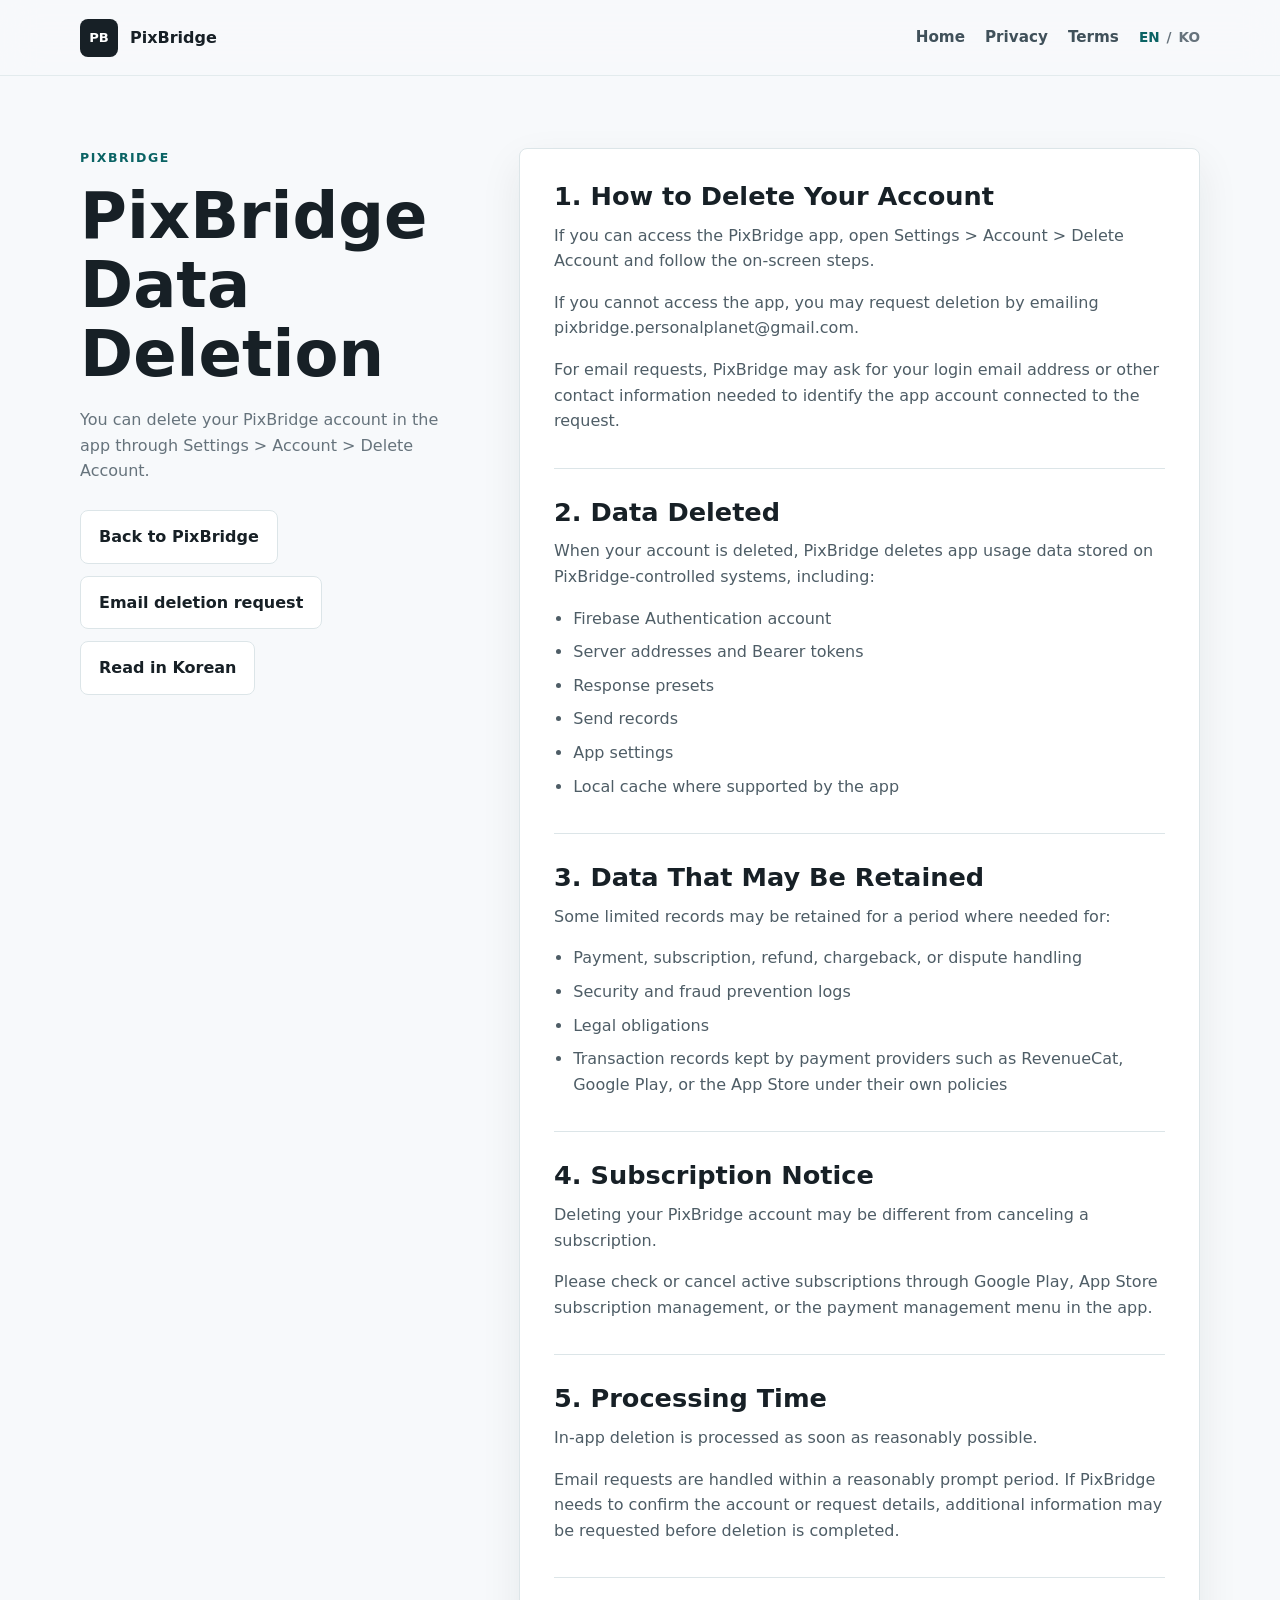
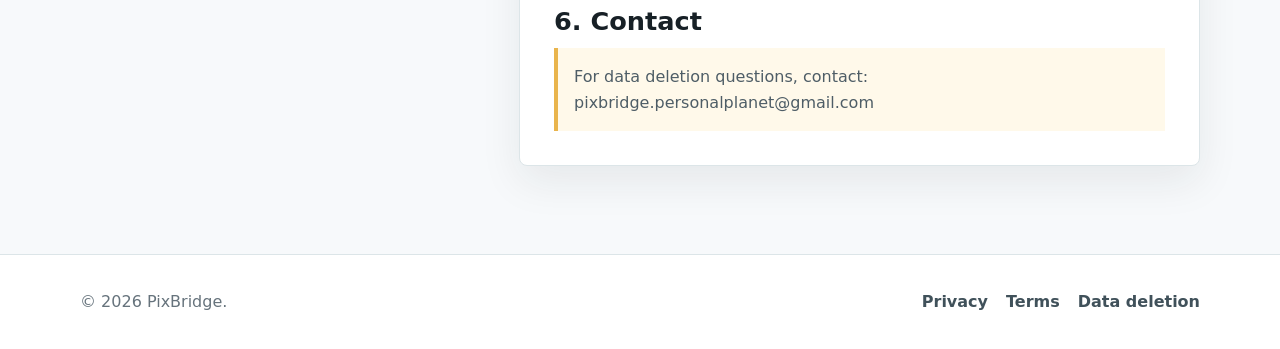
==== data-deletion/index.html @ 0e2a036d "update to practical page and add data delete page" ====
<!doctype html>
<html lang="en">
  <head>
    <meta charset="utf-8">
    <meta name="viewport" content="width=device-width, initial-scale=1">
    <title>PixBridge Data Deletion</title>
    <meta
      name="description"
      content="How to delete a PixBridge account and request deletion of PixBridge app data."
    >
    <link rel="canonical" href="https://pixbridge-app.github.io/landing/data-deletion/">
    <link rel="alternate" hreflang="en" href="https://pixbridge-app.github.io/landing/data-deletion/">
    <link rel="alternate" hreflang="ko" href="https://pixbridge-app.github.io/landing/ko/data-deletion/">
    <meta property="og:type" content="website">
    <meta property="og:site_name" content="PixBridge">
    <meta property="og:title" content="PixBridge Data Deletion">
    <meta
      property="og:description"
      content="Instructions for deleting a PixBridge account and requesting deletion of app data."
    >
    <meta property="og:url" content="https://pixbridge-app.github.io/landing/data-deletion/">
    <meta property="og:locale" content="en_US">
    <meta property="og:locale:alternate" content="ko_KR">
    <meta name="twitter:card" content="summary">
    <meta name="twitter:title" content="PixBridge Data Deletion">
    <meta
      name="twitter:description"
      content="How to delete a PixBridge account and request deletion of app data."
    >
    <link rel="stylesheet" href="../style.css">
  </head>
  <body>
    <header class="site-header">
      <a class="brand" href="../" aria-label="PixBridge home">
        <span class="brand-mark" aria-hidden="true">PB</span>
        <span>PixBridge</span>
      </a>
      <nav class="document-nav" aria-label="Document navigation">
        <a href="../">Home</a>
        <a href="../privacy/">Privacy</a>
        <a href="../terms/">Terms</a>
        <span class="language-switch" aria-label="Language switch">
          <a aria-current="page" href="./">EN</a>
          <span aria-hidden="true">/</span>
          <a href="../ko/data-deletion/">KO</a>
        </span>
      </nav>
    </header>

    <main class="document-main">
      <div class="container document-layout">
        <aside class="document-hero">
          <p class="eyebrow">PixBridge</p>
          <h1>PixBridge Data Deletion</h1>
          <p>
            You can delete your PixBridge account in the app through Settings &gt; Account &gt; Delete Account.
          </p>
          <div class="document-actions">
            <a class="button secondary" href="../">Back to PixBridge</a>
            <a class="button secondary" href="mailto:pixbridge.personalplanet@gmail.com?subject=PixBridge%20Data%20Deletion%20Request">Email deletion request</a>
            <a class="button secondary" href="../ko/data-deletion/">Read in Korean</a>
          </div>
        </aside>

        <article class="document-card">
          <section>
            <h2>1. How to Delete Your Account</h2>
            <p>
              If you can access the PixBridge app, open Settings &gt; Account &gt; Delete Account and follow the on-screen steps.
            </p>
            <p>
              If you cannot access the app, you may request deletion by emailing <a href="mailto:pixbridge.personalplanet@gmail.com?subject=PixBridge%20Data%20Deletion%20Request">pixbridge.personalplanet@gmail.com</a>.
            </p>
            <p>
              For email requests, PixBridge may ask for your login email address or other contact information needed to identify the app account connected to the request.
            </p>
          </section>

          <section>
            <h2>2. Data Deleted</h2>
            <p>When your account is deleted, PixBridge deletes app usage data stored on PixBridge-controlled systems, including:</p>
            <ul>
              <li>Firebase Authentication account</li>
              <li>Server addresses and Bearer tokens</li>
              <li>Response presets</li>
              <li>Send records</li>
              <li>App settings</li>
              <li>Local cache where supported by the app</li>
            </ul>
          </section>

          <section>
            <h2>3. Data That May Be Retained</h2>
            <p>Some limited records may be retained for a period where needed for:</p>
            <ul>
              <li>Payment, subscription, refund, chargeback, or dispute handling</li>
              <li>Security and fraud prevention logs</li>
              <li>Legal obligations</li>
              <li>Transaction records kept by payment providers such as RevenueCat, Google Play, or the App Store under their own policies</li>
            </ul>
          </section>

          <section>
            <h2>4. Subscription Notice</h2>
            <p>
              Deleting your PixBridge account may be different from canceling a subscription.
            </p>
            <p>
              Please check or cancel active subscriptions through Google Play, App Store subscription management, or the payment management menu in the app.
            </p>
          </section>

          <section>
            <h2>5. Processing Time</h2>
            <p>
              In-app deletion is processed as soon as reasonably possible.
            </p>
            <p>
              Email requests are handled within a reasonably prompt period. If PixBridge needs to confirm the account or request details, additional information may be requested before deletion is completed.
            </p>
          </section>

          <section>
            <h2>6. Contact</h2>
            <div class="document-note">
              <p>
                For data deletion questions, contact:
                <a href="mailto:pixbridge.personalplanet@gmail.com">pixbridge.personalplanet@gmail.com</a>
              </p>
            </div>
          </section>
        </article>
      </div>
    </main>

    <footer class="site-footer">
      <div class="container footer-inner">
        <p>&copy; 2026 PixBridge.</p>
        <div>
          <a href="../privacy/">Privacy</a>
          <a href="../terms/">Terms</a>
          <a href="./">Data deletion</a>
        </div>
      </div>
    </footer>
  </body>
</html>
---- style.css ----
:root {
  --bg: #f7f9fb;
  --surface: #ffffff;
  --surface-strong: #edf3f5;
  --ink: #172026;
  --muted: #66737c;
  --line: #dce5e8;
  --brand: #0f8b8d;
  --brand-dark: #0a6364;
  --accent: #e9b44c;
  --coral: #e76f51;
  --dark: #162126;
  --dark-soft: #24333a;
  --white: #ffffff;
  --shadow: 0 24px 70px rgba(23, 32, 38, 0.14);
  --radius: 8px;
  --max-width: 1120px;
}

* {
  box-sizing: border-box;
}

html {
  scroll-behavior: smooth;
}

body {
  margin: 0;
  background: var(--bg);
  color: var(--ink);
  font-family:
    Inter, ui-sans-serif, system-ui, -apple-system, BlinkMacSystemFont, "Segoe UI",
    sans-serif;
  line-height: 1.6;
}

html:lang(ko) body {
  word-break: keep-all;
  overflow-wrap: break-word;
}

body.nav-open {
  overflow: hidden;
}

a {
  color: inherit;
  text-decoration: none;
}

p,
h1,
h2,
h3,
pre {
  margin-top: 0;
}

p {
  color: var(--muted);
}

.container {
  width: min(100% - 40px, var(--max-width));
  margin: 0 auto;
}

.site-header {
  position: sticky;
  top: 0;
  z-index: 20;
  display: flex;
  align-items: center;
  justify-content: space-between;
  min-height: 76px;
  padding: 0 max(20px, calc((100vw - var(--max-width)) / 2));
  background: rgba(247, 249, 251, 0.88);
  border-bottom: 1px solid rgba(220, 229, 232, 0.7);
  backdrop-filter: blur(18px);
}

.brand {
  display: inline-flex;
  align-items: center;
  gap: 12px;
  font-weight: 800;
  letter-spacing: 0;
}

.brand-mark {
  display: grid;
  width: 38px;
  height: 38px;
  place-items: center;
  border-radius: var(--radius);
  background: var(--ink);
  color: var(--white);
  font-size: 0.82rem;
}

.site-nav {
  display: flex;
  align-items: center;
  gap: 24px;
  color: #40515a;
  font-size: 0.95rem;
  font-weight: 650;
}

.site-nav a {
  transition: color 180ms ease;
}

.site-nav a:hover {
  color: var(--brand-dark);
}

.document-nav {
  display: flex;
  align-items: center;
  gap: 20px;
  color: #40515a;
  font-size: 0.95rem;
  font-weight: 700;
}

.document-nav a:hover {
  color: var(--brand-dark);
}

.nav-cta {
  padding: 10px 14px;
  border: 1px solid var(--line);
  border-radius: var(--radius);
  background: var(--surface);
}

.language-switch {
  display: inline-flex;
  align-items: center;
  gap: 7px;
  color: #66737c;
  font-size: 0.85rem;
  font-weight: 850;
}

.language-switch a {
  padding: 6px 0;
}

.language-switch a[aria-current="page"] {
  color: var(--brand-dark);
}

.nav-toggle {
  display: none;
  width: 42px;
  height: 42px;
  padding: 10px;
  border: 1px solid var(--line);
  border-radius: var(--radius);
  background: var(--surface);
}

.nav-toggle span:not(.sr-only) {
  display: block;
  width: 100%;
  height: 2px;
  margin: 5px 0;
  background: var(--ink);
}

.sr-only {
  position: absolute;
  width: 1px;
  height: 1px;
  padding: 0;
  margin: -1px;
  overflow: hidden;
  clip: rect(0, 0, 0, 0);
  white-space: nowrap;
  border: 0;
}

.section {
  padding: 96px 0;
}

.language-banner {
  border-bottom: 1px solid var(--line);
  background: #fff9ea;
}

.language-banner-inner {
  display: flex;
  align-items: center;
  justify-content: space-between;
  gap: 16px;
  padding-top: 12px;
  padding-bottom: 12px;
}

.language-banner p {
  margin: 0;
  color: #4f3d13;
  font-size: 0.93rem;
  font-weight: 700;
}

.language-banner div {
  display: flex;
  flex-wrap: wrap;
  gap: 8px;
}

.language-banner a,
.language-banner button {
  min-height: 34px;
  padding: 7px 11px;
  border-radius: 6px;
  font: inherit;
  font-size: 0.86rem;
  font-weight: 850;
}

.language-banner a {
  background: var(--brand);
  color: var(--white);
}

.language-banner button {
  border: 1px solid rgba(79, 61, 19, 0.18);
  background: rgba(255, 255, 255, 0.72);
  color: #4f3d13;
  cursor: pointer;
}

.section-band {
  padding: 86px 0 72px;
}

.section-tint {
  background: var(--surface-strong);
}

.hero {
  overflow: hidden;
}

.hero-grid,
.two-column,
.examples-grid {
  display: grid;
  grid-template-columns: minmax(0, 1fr) minmax(320px, 0.82fr);
  gap: 64px;
  align-items: center;
}

.hero-copy {
  max-width: 690px;
}

.eyebrow {
  margin-bottom: 14px;
  color: var(--brand-dark);
  font-size: 0.78rem;
  font-weight: 800;
  letter-spacing: 0.12em;
  text-transform: uppercase;
}

h1,
h2,
h3 {
  color: var(--ink);
  line-height: 1.08;
  letter-spacing: 0;
}

h1 {
  margin-bottom: 24px;
  font-size: clamp(2.7rem, 6.4vw, 5.15rem);
  max-width: 820px;
}

h2 {
  margin-bottom: 18px;
  font-size: clamp(2rem, 4vw, 3.5rem);
}

h3 {
  margin-bottom: 12px;
  font-size: 1.18rem;
}

.hero-lede {
  max-width: 660px;
  margin-bottom: 32px;
  font-size: 1.18rem;
}

.hero-actions {
  display: flex;
  flex-wrap: wrap;
  gap: 12px;
}

.example-actions {
  display: flex;
  flex-wrap: wrap;
  gap: 12px;
  margin-top: 24px;
}

.button {
  display: inline-flex;
  min-height: 48px;
  align-items: center;
  justify-content: center;
  padding: 13px 18px;
  border-radius: var(--radius);
  font-weight: 800;
  transition:
    transform 180ms ease,
    box-shadow 180ms ease,
    background 180ms ease;
}

.button:hover {
  transform: translateY(-2px);
}

.button.primary {
  background: var(--brand);
  color: var(--white);
  box-shadow: 0 14px 26px rgba(15, 139, 141, 0.22);
}

.button.primary:hover {
  background: var(--brand-dark);
}

.button.secondary {
  border: 1px solid var(--line);
  background: var(--surface);
  color: var(--ink);
}

.product-shot {
  position: relative;
  min-height: 560px;
}

.product-shot::before {
  position: absolute;
  inset: 18% -12% 6% 10%;
  content: "";
  background:
    radial-gradient(circle at 30% 30%, rgba(233, 180, 76, 0.34), transparent 36%),
    linear-gradient(135deg, rgba(15, 139, 141, 0.24), rgba(231, 111, 81, 0.18));
  border-radius: 28px;
  transform: rotate(-8deg);
}

.phone-frame {
  position: relative;
  width: min(100%, 360px);
  min-height: 548px;
  margin-left: auto;
  padding: 18px;
  border: 10px solid #101820;
  border-radius: 34px;
  background: #f5f8f9;
  box-shadow: var(--shadow);
}

.phone-top {
  width: 92px;
  height: 6px;
  margin: 0 auto 18px;
  border-radius: 999px;
  background: #1f2b31;
}

.camera-panel {
  position: relative;
  min-height: 285px;
  overflow: hidden;
  border-radius: 18px;
  background:
    linear-gradient(135deg, rgba(23, 32, 38, 0.08), rgba(23, 32, 38, 0.28)),
    repeating-linear-gradient(45deg, #dfe8e9 0 14px, #ecf2f3 14px 28px);
}

.camera-panel p {
  position: absolute;
  left: 18px;
  bottom: 16px;
  margin: 0;
  color: #33434b;
  font-weight: 800;
}

.scan-box {
  position: absolute;
  inset: 56px 42px 72px;
  border: 2px solid rgba(255, 255, 255, 0.9);
}

.scan-box span {
  position: absolute;
  width: 24px;
  height: 24px;
  border-color: var(--accent);
  border-style: solid;
}

.scan-box span:nth-child(1) {
  top: -2px;
  left: -2px;
  border-width: 4px 0 0 4px;
}

.scan-box span:nth-child(2) {
  top: -2px;
  right: -2px;
  border-width: 4px 4px 0 0;
}

.scan-box span:nth-child(3) {
  right: -2px;
  bottom: -2px;
  border-width: 0 4px 4px 0;
}

.scan-box span:nth-child(4) {
  bottom: -2px;
  left: -2px;
  border-width: 0 0 4px 4px;
}

.response-panel {
  margin-top: 16px;
  padding: 16px;
  border: 1px solid var(--line);
  border-radius: 16px;
  background: var(--surface);
}

.response-header {
  display: flex;
  justify-content: space-between;
  margin-bottom: 12px;
  color: var(--brand-dark);
  font-size: 0.78rem;
  font-weight: 900;
  text-transform: uppercase;
}

pre {
  margin-bottom: 0;
  overflow-x: auto;
  color: #26343b;
  font-size: 0.86rem;
  line-height: 1.55;
}

.text-stack p {
  font-size: 1.05rem;
}

.section-heading {
  max-width: 760px;
  margin-bottom: 36px;
}

.steps,
.feature-grid,
.use-case-grid {
  display: grid;
  gap: 18px;
}

.steps {
  grid-template-columns: repeat(3, minmax(0, 1fr));
}

.step-card,
.use-case-grid article,
.feature-grid article {
  padding: 24px;
  border: 1px solid var(--line);
  border-radius: var(--radius);
  background: var(--surface);
}

.step-card span {
  display: inline-flex;
  margin-bottom: 28px;
  color: var(--coral);
  font-weight: 900;
}

.use-case-grid,
.feature-grid {
  grid-template-columns: repeat(4, minmax(0, 1fr));
}

.feature-grid {
  grid-template-columns: repeat(3, minmax(0, 1fr));
}

.section-dark {
  background: var(--dark);
  color: var(--white);
}

.section-dark h2,
.section-dark h3 {
  color: var(--white);
}

.section-dark p {
  color: #bdc9ce;
}

.section-dark .eyebrow {
  color: var(--accent);
}

.section-dark .feature-grid article {
  border-color: rgba(255, 255, 255, 0.12);
  background: var(--dark-soft);
}

.document-main {
  padding: 72px 0 88px;
}

.document-layout {
  display: grid;
  grid-template-columns: minmax(0, 0.72fr) minmax(0, 1.28fr);
  gap: 56px;
  align-items: start;
}

.document-hero {
  position: sticky;
  top: 104px;
}

.document-hero h1 {
  margin-bottom: 18px;
  font-size: clamp(2.4rem, 5vw, 4.8rem);
}

.document-meta {
  margin-bottom: 20px;
  color: var(--brand-dark);
  font-weight: 850;
}

.document-card {
  padding: 34px;
  border: 1px solid var(--line);
  border-radius: var(--radius);
  background: var(--surface);
  box-shadow: 0 16px 42px rgba(23, 32, 38, 0.08);
}

.document-card section + section {
  margin-top: 34px;
  padding-top: 30px;
  border-top: 1px solid var(--line);
}

.document-card h2 {
  margin-bottom: 12px;
  font-size: clamp(1.35rem, 2vw, 1.75rem);
}

.document-card h3 {
  margin-bottom: 8px;
  font-size: 1rem;
}

.document-card p,
.document-card li {
  color: #4e5d66;
}

.document-card ul {
  padding-left: 1.2rem;
  margin: 0;
}

.document-card li + li {
  margin-top: 8px;
}

.document-note {
  padding: 16px;
  border-left: 4px solid var(--accent);
  background: #fff9ea;
}

.document-note p:last-child,
.document-card p:last-child {
  margin-bottom: 0;
}

.document-actions {
  display: flex;
  flex-wrap: wrap;
  gap: 12px;
  margin-top: 26px;
}

.examples-grid {
  align-items: start;
}

.code-tabs {
  overflow: hidden;
  border: 1px solid var(--line);
  border-radius: var(--radius);
  background: #111b20;
  box-shadow: var(--shadow);
}

.tab-list {
  display: flex;
  padding: 8px;
  gap: 8px;
  border-bottom: 1px solid rgba(255, 255, 255, 0.1);
}

.tab-button {
  min-height: 38px;
  padding: 8px 14px;
  border: 0;
  border-radius: 6px;
  background: transparent;
  color: #c8d5da;
  font: inherit;
  font-weight: 800;
  cursor: pointer;
}

.tab-button.active {
  background: #223138;
  color: var(--white);
}

.code-panel {
  display: none;
  padding: 22px;
  color: #d9e6eb;
}

.code-panel.active {
  display: block;
}

.cta-section {
  padding-top: 42px;
}

.cta-panel {
  padding: 48px;
  border-radius: 18px;
  background:
    linear-gradient(135deg, rgba(15, 139, 141, 0.08), rgba(233, 180, 76, 0.12)),
    var(--surface);
  border: 1px solid var(--line);
  box-shadow: var(--shadow);
}

.cta-panel h2 {
  max-width: 720px;
}

.cta-panel p {
  max-width: 680px;
}

.site-footer {
  padding: 34px 0;
  border-top: 1px solid var(--line);
  background: var(--surface);
}

.footer-inner {
  display: flex;
  align-items: center;
  justify-content: space-between;
  gap: 18px;
}

.footer-inner p {
  margin-bottom: 0;
}

.footer-inner div {
  display: flex;
  gap: 18px;
  color: #40515a;
  font-weight: 700;
}

@media (max-width: 920px) {
  .nav-toggle {
    display: block;
  }

  .site-nav {
    position: fixed;
    top: 76px;
    right: 20px;
    left: 20px;
    display: none;
    flex-direction: column;
    align-items: stretch;
    padding: 18px;
    border: 1px solid var(--line);
    border-radius: var(--radius);
    background: var(--surface);
    box-shadow: var(--shadow);
  }

  .site-nav.open {
    display: flex;
  }

  .site-nav a {
    padding: 10px 4px;
  }

  .document-nav {
    gap: 14px;
    flex-wrap: wrap;
    justify-content: flex-end;
  }

  .document-layout {
    grid-template-columns: 1fr;
    gap: 32px;
  }

  .document-hero {
    position: static;
  }

  .language-switch {
    justify-content: center;
    padding-top: 6px;
    border-top: 1px solid var(--line);
  }

  .language-switch a {
    padding: 10px 4px;
  }

  .nav-cta {
    text-align: center;
  }

  .hero-grid,
  .two-column,
  .examples-grid {
    grid-template-columns: 1fr;
    gap: 40px;
  }

  .product-shot {
    min-height: 520px;
  }

  .phone-frame {
    margin: 0 auto;
  }

  .steps,
  .feature-grid,
  .use-case-grid {
    grid-template-columns: repeat(2, minmax(0, 1fr));
  }
}

@media (max-width: 640px) {
  .container {
    width: min(100% - 28px, var(--max-width));
  }

  .site-header {
    min-height: 68px;
  }

  .site-nav {
    top: 68px;
    right: 14px;
    left: 14px;
  }

  .section,
  .section-band {
    padding: 64px 0;
  }

  .document-main {
    padding: 52px 0 68px;
  }

  h1 {
    font-size: clamp(2.55rem, 14vw, 4.4rem);
  }

  h2 {
    font-size: clamp(1.85rem, 9vw, 2.6rem);
  }

  .hero-lede {
    font-size: 1.03rem;
  }

  .hero-actions,
  .footer-inner,
  .language-banner-inner {
    align-items: stretch;
    flex-direction: column;
  }

  .language-banner div {
    width: 100%;
  }

  .language-banner a,
  .language-banner button {
    flex: 1 1 150px;
    text-align: center;
  }

  .button {
    width: 100%;
  }

  .product-shot {
    min-height: auto;
  }

  .product-shot::before {
    inset: 16% 2% 0;
  }

  .phone-frame {
    width: 100%;
    min-height: 0;
  }

  .steps,
  .feature-grid,
  .use-case-grid {
    grid-template-columns: 1fr;
  }

  .step-card,
  .use-case-grid article,
  .feature-grid article,
  .cta-panel,
  .document-card {
    padding: 22px;
  }

  .document-nav {
    width: 100%;
    justify-content: flex-start;
    font-size: 0.9rem;
  }

  .code-panel {
    padding: 18px;
    font-size: 0.78rem;
  }
}
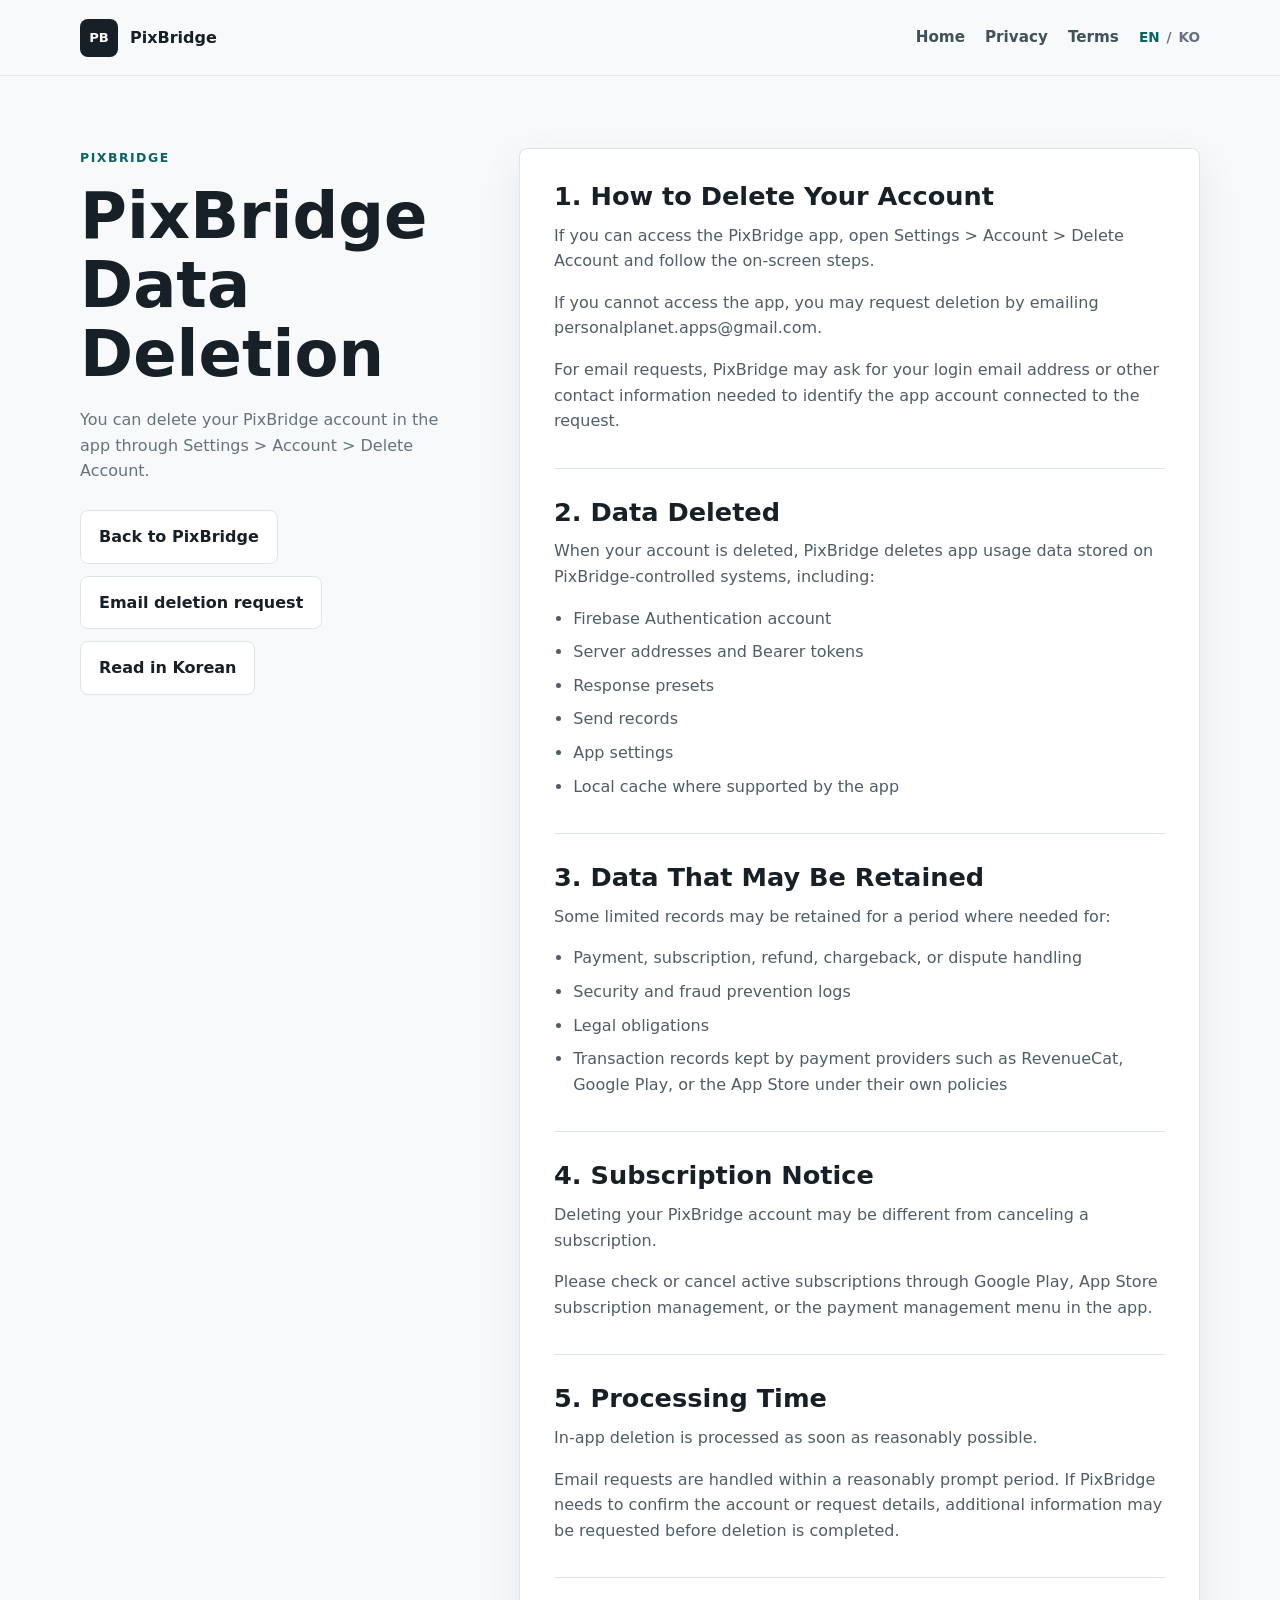
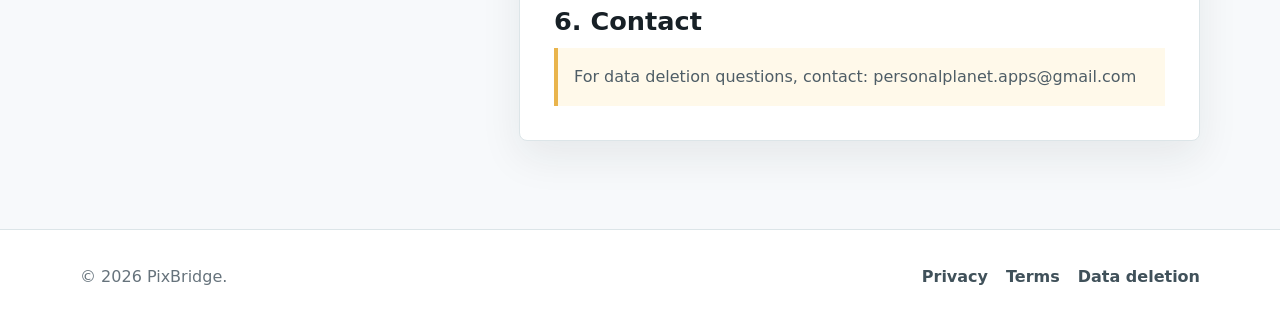
==== commit 2e24afe1: "이용 신청 문구 수정" ====
--- a/data-deletion/index.html
+++ b/data-deletion/index.html
@@ -57,7 +57,7 @@
           </p>
           <div class="document-actions">
             <a class="button secondary" href="../">Back to PixBridge</a>
-            <a class="button secondary" href="mailto:pixbridge.personalplanet@gmail.com?subject=PixBridge%20Data%20Deletion%20Request">Email deletion request</a>
+            <a class="button secondary" href="mailto:personalplanet.apps@gmail.com?subject=PixBridge%20Data%20Deletion%20Request">Email deletion request</a>
             <a class="button secondary" href="../ko/data-deletion/">Read in Korean</a>
           </div>
         </aside>
@@ -69,7 +69,7 @@
               If you can access the PixBridge app, open Settings &gt; Account &gt; Delete Account and follow the on-screen steps.
             </p>
             <p>
-              If you cannot access the app, you may request deletion by emailing <a href="mailto:pixbridge.personalplanet@gmail.com?subject=PixBridge%20Data%20Deletion%20Request">pixbridge.personalplanet@gmail.com</a>.
+              If you cannot access the app, you may request deletion by emailing <a href="mailto:personalplanet.apps@gmail.com?subject=PixBridge%20Data%20Deletion%20Request">personalplanet.apps@gmail.com</a>.
             </p>
             <p>
               For email requests, PixBridge may ask for your login email address or other contact information needed to identify the app account connected to the request.
@@ -125,7 +125,7 @@
             <div class="document-note">
               <p>
                 For data deletion questions, contact:
-                <a href="mailto:pixbridge.personalplanet@gmail.com">pixbridge.personalplanet@gmail.com</a>
+                <a href="mailto:personalplanet.apps@gmail.com">personalplanet.apps@gmail.com</a>
               </p>
             </div>
           </section>
--- a/style.css
+++ b/style.css
@@ -347,6 +347,40 @@
   color: var(--ink);
 }
 
+.play-store-badge {
+  display: inline-flex;
+  min-height: 52px;
+  flex-direction: column;
+  align-items: flex-start;
+  justify-content: center;
+  padding: 7px 18px;
+  border: 1px solid #384047;
+  border-radius: 6px;
+  background: #111416;
+  color: var(--white);
+  line-height: 1;
+  transition:
+    transform 180ms ease,
+    background 180ms ease;
+}
+
+.play-store-badge:hover {
+  transform: translateY(-2px);
+  background: #252b2f;
+}
+
+.play-store-badge-small {
+  margin-bottom: 4px;
+  font-size: 0.65rem;
+  font-weight: 700;
+  text-transform: uppercase;
+}
+
+.play-store-badge-name {
+  font-size: 1.12rem;
+  font-weight: 800;
+}
+
 .product-shot {
   position: relative;
   min-height: 560px;
@@ -845,6 +879,11 @@
     width: 100%;
   }
 
+  .play-store-badge {
+    width: 100%;
+    align-items: center;
+  }
+
   .product-shot {
     min-height: auto;
   }
